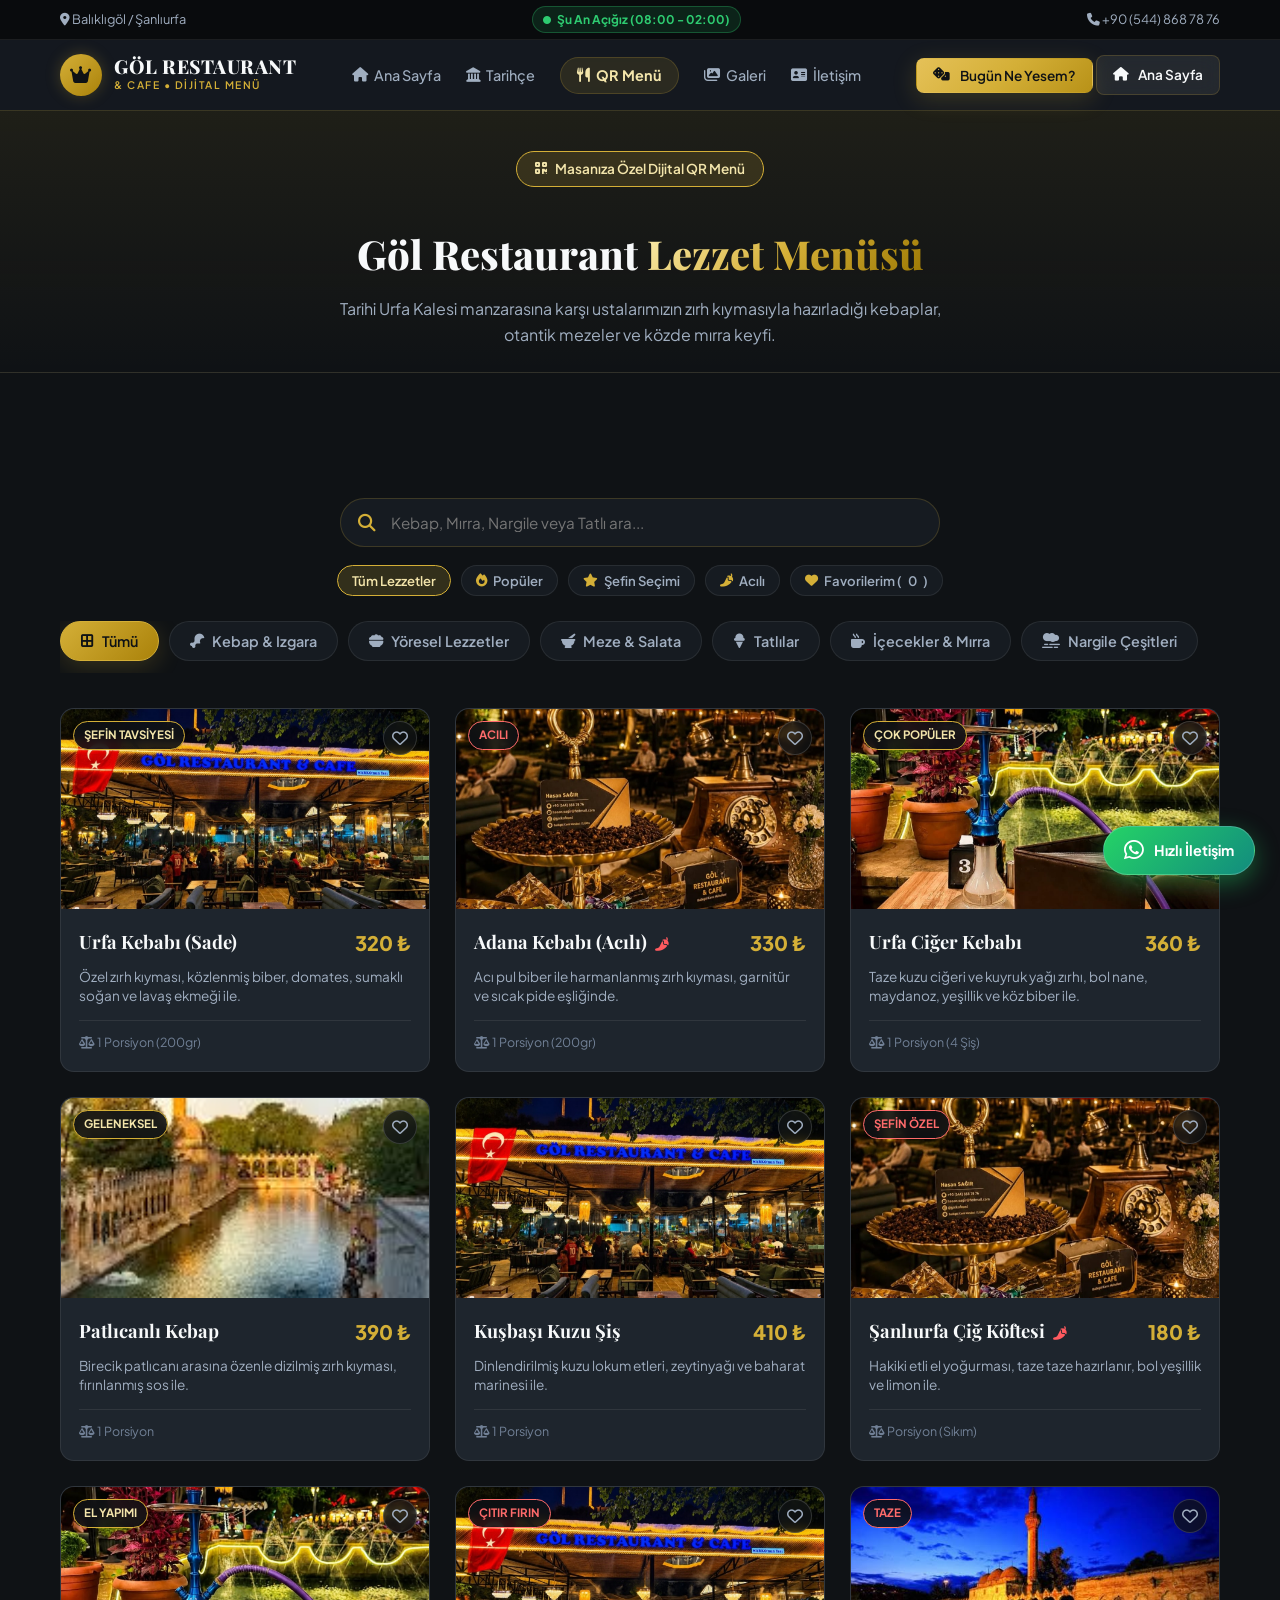
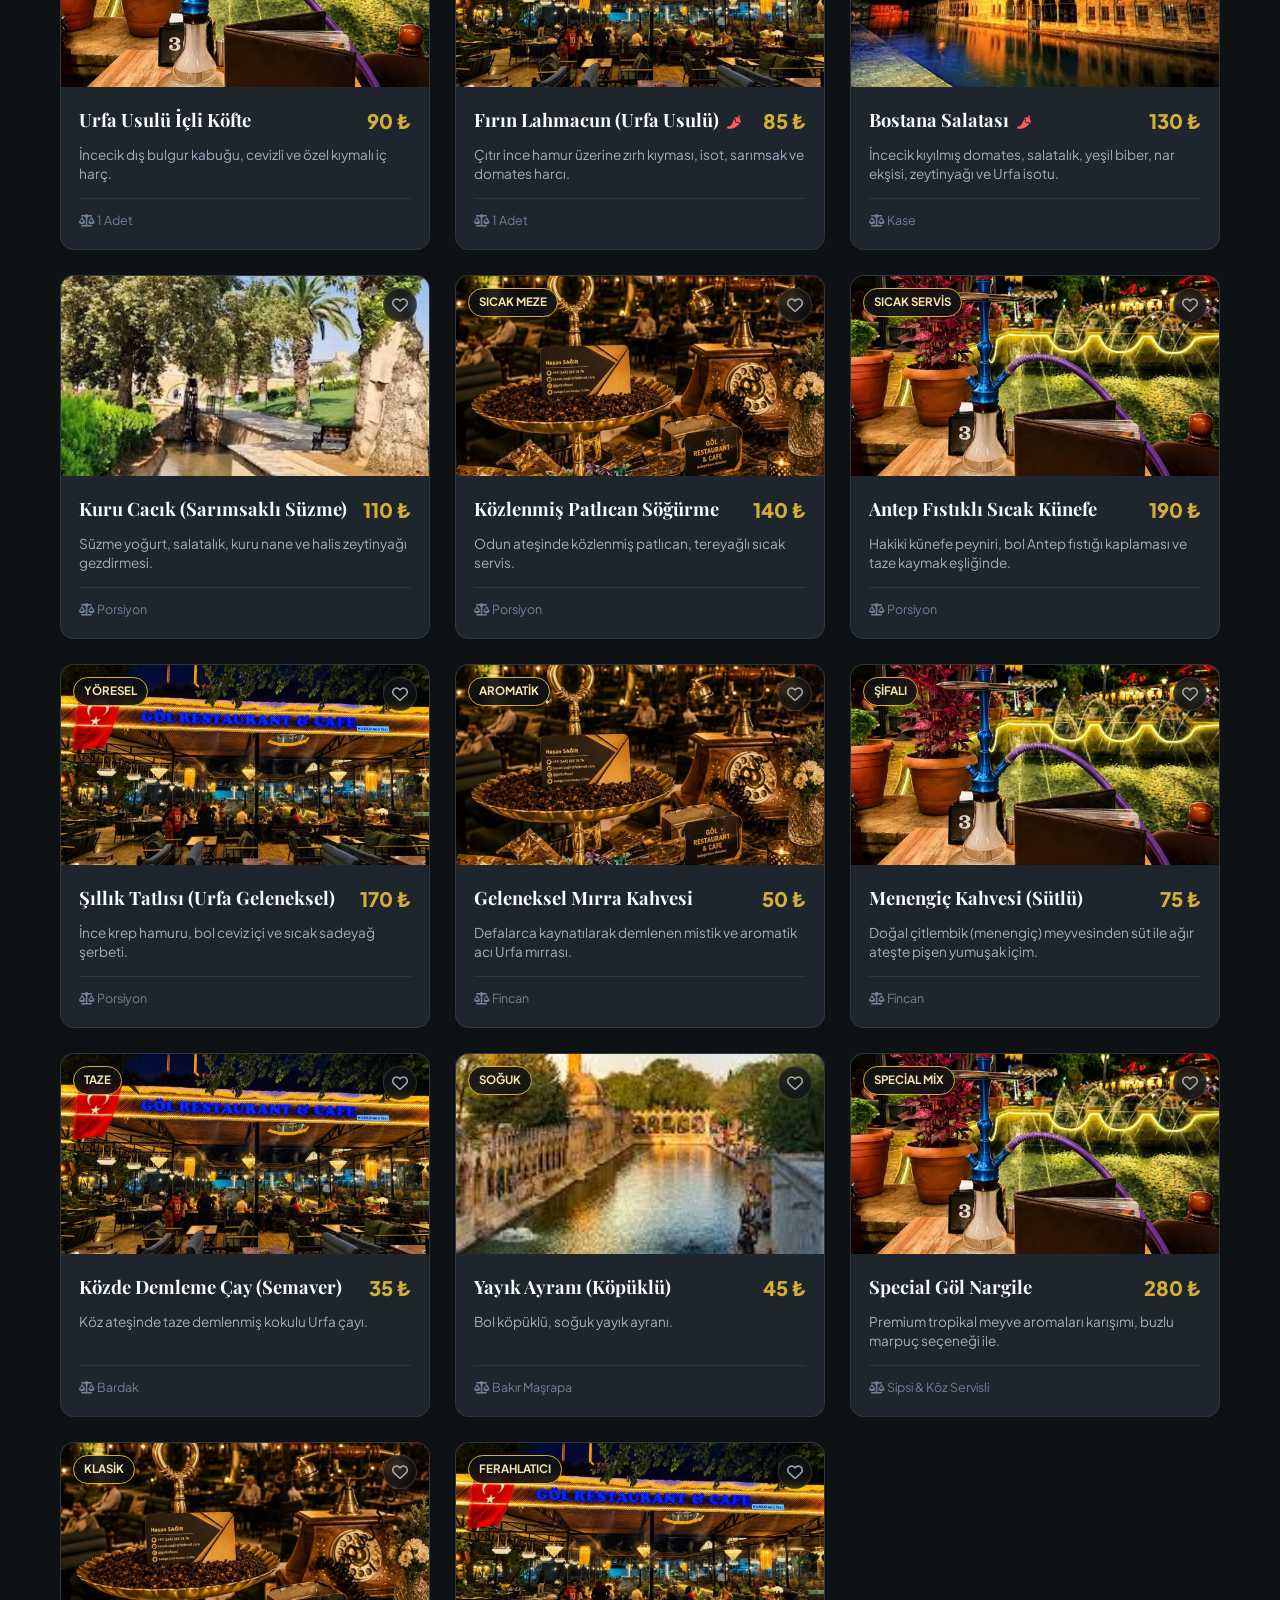
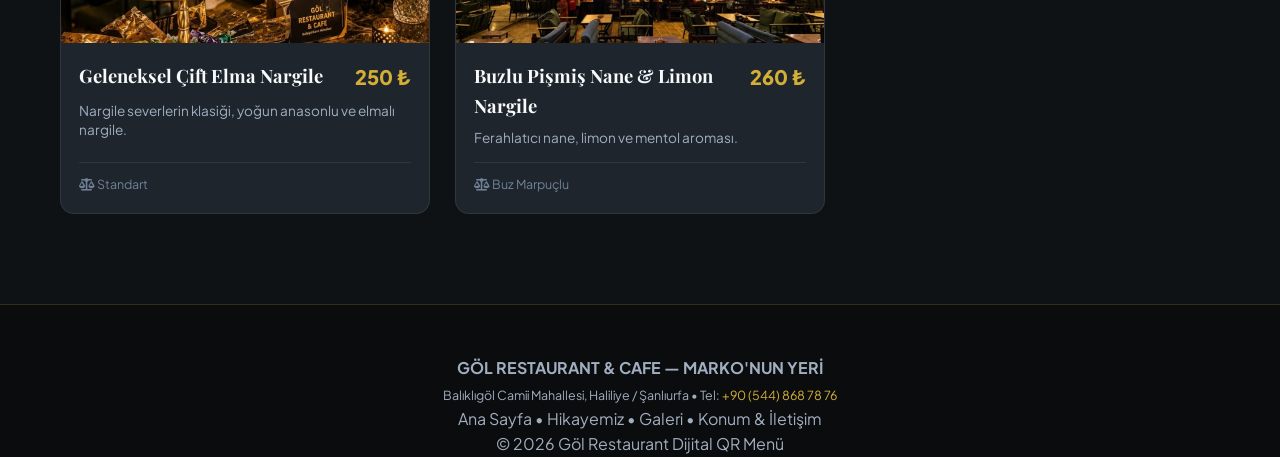
==== menu.html @ 5a62c6a0 "Gol Restaurant Dijital QR Menu & Web Sitesi" ====
<!DOCTYPE html>
<html lang="tr">
<head>
  <meta charset="UTF-8">
  <meta name="viewport" content="width=device-width, initial-scale=1.0, maximum-scale=1.0, user-scalable=no">
  <title>Dijital QR Menü | Göl Restaurant & Cafe - Balıklıgöl Şanlıurfa</title>
  <meta name="description" content="Göl Restaurant & Cafe (Marko'nun Yeri) dijital QR lezzet menüsü. Urfa kebapları, mırra, tatlı ve nargile çeşitleri.">
  
  <!-- OpenGraph Tags -->
  <meta property="og:title" content="Dijital QR Menü | Göl Restaurant & Cafe">
  <meta property="og:description" content="Balıklıgöl'ün tarihi atmosferinde nefis Urfa kebapları ve özel ikramlar. Menümüzü inceleyin.">
  <meta property="og:image" content="asset/WhatsApp Image 2026-08-08 at 13.09.39.jpeg">

  <!-- Google Fonts -->
  <link rel="preconnect" href="https://fonts.googleapis.com">
  <link rel="preconnect" href="https://fonts.gstatic.com" crossorigin>
  <link href="https://fonts.googleapis.com/css2?family=Playfair+Display:ital,wght@0,500;0,700;0,800;1,400&family=Plus+Jakarta+Sans:wght@300;400;500;600;700&display=swap" rel="stylesheet">
  
  <!-- FontAwesome Icons -->
  <link rel="stylesheet" href="https://cdnjs.cloudflare.com/ajax/libs/font-awesome/6.5.1/css/all.min.css">
  
  <!-- Favicon -->
  <link rel="icon" type="image/svg+xml" href="data:image/svg+xml,<svg xmlns='http://www.w3.org/2000/svg' viewBox='0 0 100 100'><text y='.9em' font-size='90'>👑</text></svg>">
  
  <!-- Main CSS -->
  <link rel="stylesheet" href="styles.css">
</head>
<body class="menu-page-body">

  <!-- TOP BAR -->
  <div class="top-announcement">
    <div class="container top-announcement-content">
      <span><i class="fa-solid fa-location-dot"></i> Balıklıgöl / Şanlıurfa</span>
      <span class="live-status-pill" id="liveStatusPill"><i class="fa-solid fa-circle"></i> Yükleniyor...</span>
      <span id="tableBadgeHeader" class="table-badge-pill" style="display: none;"><i class="fa-solid fa-chair"></i> <strong id="tableBadgeNum">Masa -</strong></span>
      <span><i class="fa-solid fa-phone"></i> <a href="tel:+905448687876">+90 (544) 868 78 76</a></span>
    </div>
  </div>

  <!-- MENU HEADER -->
  <header class="main-header menu-header">
    <div class="container header-container">
      <a href="index.html" class="brand-logo">
        <div class="logo-emblem">
          <i class="fa-solid fa-crown"></i>
        </div>
        <div class="logo-text">
          <span class="brand-name">GÖL RESTAURANT</span>
          <span class="brand-sub">& CAFE • DİJİTAL MENÜ</span>
        </div>
      </a>

      <!-- Desktop Nav -->
      <nav class="desktop-nav">
        <a href="index.html" class="nav-link"><i class="fa-solid fa-house"></i> Ana Sayfa</a>
        <a href="index.html#about" class="nav-link"><i class="fa-solid fa-landmark"></i> Tarihçe</a>
        <a href="menu.html" class="nav-link active highlight-link"><i class="fa-solid fa-utensils"></i> QR Menü</a>
        <a href="index.html#gallery" class="nav-link"><i class="fa-solid fa-images"></i> Galeri</a>
        <a href="index.html#contact" class="nav-link"><i class="fa-solid fa-address-card"></i> İletişim</a>
      </nav>

      <div class="header-actions">
        <button class="btn btn-gold btn-sm" id="randomPickerBtn">
          <i class="fa-solid fa-dice"></i> <span class="hide-mobile">Bugün Ne Yesem?</span><span class="show-mobile-only">Karar Ver</span>
        </button>
        <a href="index.html" class="btn btn-glass btn-sm">
          <i class="fa-solid fa-house"></i> <span class="hide-mobile">Ana Sayfa</span>
        </a>
        <button class="mobile-toggle-btn" id="mobileMenuToggle" aria-label="Menüyü Aç">
          <i class="fa-solid fa-bars"></i>
        </button>
      </div>
    </div>

    <!-- Backdrop Overlay for Mobile Drawer -->
    <div class="drawer-backdrop" id="drawerBackdrop"></div>

    <!-- Mobile Drawer Nav -->
    <div class="mobile-drawer" id="mobileDrawer">
      <div class="drawer-header">
        <div class="drawer-logo">GÖL RESTAURANT & CAFE</div>
        <button class="drawer-close" id="drawerClose"><i class="fa-solid fa-xmark"></i></button>
      </div>
      <nav class="mobile-nav-links">
        <a href="index.html" class="mobile-link"><i class="fa-solid fa-house"></i> Ana Sayfa</a>
        <a href="index.html#about" class="mobile-link"><i class="fa-solid fa-landmark"></i> Tarihçe & Ambiyans</a>
        <a href="menu.html" class="mobile-link active"><i class="fa-solid fa-utensils"></i> Dijital QR Menü</a>
        <a href="index.html#gallery" class="mobile-link"><i class="fa-solid fa-images"></i> Fotoğraf Galerisi</a>
        <a href="index.html#contact" class="mobile-link"><i class="fa-solid fa-phone"></i> İletişim & Konum</a>
      </nav>
      <div class="drawer-footer">
        <p><i class="fa-solid fa-user-tie"></i> Hasan SAĞIR</p>
        <a href="tel:+905448687876" class="btn btn-gold btn-block"><i class="fa-solid fa-phone"></i> Hemen Ara</a>
      </div>
    </div>
  </header>

  <!-- MENU HERO BANNER -->
  <section class="menu-hero-banner">
    <div class="container text-center">
      <div class="hero-badge">
        <i class="fa-solid fa-qrcode"></i> Masanıza Özel Dijital QR Menü
      </div>
      <h1 class="menu-hero-title">
        Göl Restaurant <span class="gold-gradient-text">Lezzet Menüsü</span>
      </h1>
      <p class="menu-hero-subtitle">
        Tarihi Urfa Kalesi manzarasına karşı ustalarımızın zırh kıymasıyla hazırladığı kebaplar, otantik mezeler ve közde mırra keyfi.
      </p>
    </div>
  </section>

  <!-- DIGITAL MENU SECTION -->
  <section class="menu-section menu-page-section">
    <div class="container">

      <!-- Search Bar & Quick Tag Controls -->
      <div class="menu-controls-wrapper">
        <div class="search-box">
          <i class="fa-solid fa-magnifying-glass search-icon"></i>
          <input type="text" id="menuSearchInput" placeholder="Kebap, Mırra, Nargile veya Tatlı ara..." autocomplete="off">
          <button id="clearSearchBtn" class="clear-btn" style="display: none;"><i class="fa-solid fa-xmark"></i></button>
        </div>

        <!-- Quick Filter Tags -->
        <div class="quick-filter-tags" id="quickFilterTags">
          <button class="quick-tag-btn active" data-filter="all">Tüm Lezzetler</button>
          <button class="quick-tag-btn" data-filter="popular"><i class="fa-solid fa-fire"></i> Popüler</button>
          <button class="quick-tag-btn" data-filter="chef"><i class="fa-solid fa-star"></i> Şefin Seçimi</button>
          <button class="quick-tag-btn" data-filter="spicy"><i class="fa-solid fa-pepper-hot"></i> Acılı</button>
          <button class="quick-tag-btn" data-filter="favorites"><i class="fa-solid fa-heart"></i> Favorilerim (<span id="favCount">0</span>)</button>
        </div>
      </div>

      <!-- Category Pills Scroll Bar -->
      <div class="category-pills-scroll">
        <div class="category-pills" id="categoryPills">
          <button class="pill-btn active" data-category="all">
            <i class="fa-solid fa-border-all"></i> Tümü
          </button>
          <button class="pill-btn" data-category="kebap">
            <i class="fa-solid fa-drumstick-bite"></i> Kebap & Izgara
          </button>
          <button class="pill-btn" data-category="yoresel">
            <i class="fa-solid fa-bowl-food"></i> Yöresel Lezzetler
          </button>
          <button class="pill-btn" data-category="meze">
            <i class="fa-solid fa-mortar-pestle"></i> Meze & Salata
          </button>
          <button class="pill-btn" data-category="tatli">
            <i class="fa-solid fa-ice-cream"></i> Tatlılar
          </button>
          <button class="pill-btn" data-category="icecek">
            <i class="fa-solid fa-mug-hot"></i> İçecekler & Mırra
          </button>
          <button class="pill-btn" data-category="nargile">
            <i class="fa-solid fa-smog"></i> Nargile Çeşitleri
          </button>
        </div>
      </div>

      <!-- Menu Grid Items Container -->
      <div class="menu-items-grid" id="menuItemsGrid">
        <!-- JS will populate menu items dynamically -->
      </div>

      <!-- Empty Search Result State -->
      <div class="no-results-state" id="noResultsState" style="display: none;">
        <i class="fa-solid fa-utensils-slash"></i>
        <h3>Aradığınız kriterlere uygun lezzet bulunamadı</h3>
        <p>Lütfen arama terimini değiştirin veya filtreleri temizleyin.</p>
        <button class="btn btn-outline" id="resetSearchBtn">Tüm Menüyü Göster</button>
      </div>

    </div>
  </section>

  <!-- ITEM DETAIL MODAL (GURME DETAY POPUP) -->
  <div class="modal-backdrop" id="itemDetailModal" style="display: none;">
    <div class="modal-card detail-modal-card">
      <button class="modal-close detail-modal-close" id="itemDetailClose"><i class="fa-solid fa-xmark"></i></button>
      <div class="detail-img-box">
        <img src="" id="detailModalImg" alt="Ürün Görseli">
        <span class="card-badge" id="detailModalBadge" style="display: none;"></span>
      </div>
      <div class="detail-content-box">
        <div class="detail-title-row">
          <h2 id="detailModalTitle">Ürün Başlığı</h2>
          <span class="detail-price" id="detailModalPrice">0 ₺</span>
        </div>
        <p class="detail-portion" id="detailModalPortion"><i class="fa-solid fa-scale-balanced"></i> Porsiyon Bilgisi</p>
        <p class="detail-desc" id="detailModalDesc">Ürün açıklaması burada yer alır.</p>
        
        <div class="detail-features-grid" id="detailModalFeatures">
          <!-- Dynamic tags populated by JS -->
        </div>
      </div>
    </div>
  </div>

  <!-- RANDOM DISH PICKER MODAL (KARAR VERİCİ MODAL) -->
  <div class="modal-backdrop" id="randomDishModal" style="display: none;">
    <div class="modal-card modal-sm text-center">
      <div class="modal-header">
        <h3><i class="fa-solid fa-dice gold-text"></i> Bugün Ne Yemelisiniz?</h3>
        <button class="modal-close" id="randomDishClose"><i class="fa-solid fa-xmark"></i></button>
      </div>
      <div class="modal-body random-modal-body">
        <div class="random-card-preview" id="randomCardPreview">
          <div class="random-icon"><i class="fa-solid fa-utensils"></i></div>
          <h3 id="randomItemTitle">Urfa Kebabı (Sade)</h3>
          <p id="randomItemCategory" class="gold-text">Kebap & Izgara</p>
          <span id="randomItemPrice" class="random-price">320 ₺</span>
          <p id="randomItemDesc">Özel zırh kıyması, közlenmiş biber ve sıcak lavaş ile.</p>
        </div>
      </div>
      <div class="modal-footer">
        <button class="btn btn-gold btn-block" id="spinAgainBtn">
          <i class="fa-solid fa-rotate"></i> Yeniden Seç
        </button>
      </div>
    </div>
  </div>

  <!-- FLOATING WHATSAPP & SCROLL TO TOP -->
  <a href="https://wa.me/905448687876" target="_blank" class="floating-whatsapp-btn" aria-label="WhatsApp İletişim">
    <i class="fa-brands fa-whatsapp"></i>
    <span class="whatsapp-text">Hızlı İletişim</span>
  </a>

  <button id="scrollTopBtn" class="scroll-top-btn" aria-label="Yukarı Çık">
    <i class="fa-solid fa-chevron-up"></i>
  </button>

  <!-- FOOTER -->
  <footer class="main-footer menu-footer">
    <div class="container text-center">
      <p><strong>GÖL RESTAURANT & CAFE — MARKO'NUN YERİ</strong></p>
      <p class="footer-sub">Balıklıgöl Camii Mahallesi, Haliliye / Şanlıurfa • Tel: <a href="tel:+905448687876" class="gold-text">+90 (544) 868 78 76</a></p>
      <div class="footer-bottom-links">
        <a href="index.html">Ana Sayfa</a> • 
        <a href="index.html#about">Hikayemiz</a> • 
        <a href="index.html#gallery">Galeri</a> • 
        <a href="index.html#contact">Konum & İletişim</a>
      </div>
      <p class="copyright-txt">&copy; 2026 Göl Restaurant Dijital QR Menü</p>
    </div>
  </footer>

  <!-- Main Application Logic Script -->
  <script src="app.js"></script>
</body>
</html>
---- styles.css ----
/* ==========================================================================
   GÖL RESTAURANT & CAFE (MARKO'NUN YERI) - PREMIUM CSS DESIGN SYSTEM
   ========================================================================== */

:root {
  /* Color Palette */
  --bg-dark: #0F1215;
  --bg-surface: #161B21;
  --bg-card: #1E252D;
  --bg-card-hover: #262E38;
  
  --gold-primary: #D4AF37;
  --gold-light: #F3E5AB;
  --gold-dark: #AA820A;
  --gold-glow: rgba(212, 175, 55, 0.25);
  
  --text-primary: #F7F9FA;
  --text-secondary: #A0AEC0;
  --text-muted: #718096;
  
  --border-color: rgba(212, 175, 55, 0.2);
  --border-subtle: rgba(255, 255, 255, 0.08);
  
  --glass-bg: rgba(22, 27, 33, 0.85);
  
  /* Fonts */
  --font-heading: 'Playfair Display', Georgia, serif;
  --font-body: 'Plus Jakarta Sans', system-ui, -apple-system, sans-serif;

  /* Spacing & Radius */
  --radius-sm: 8px;
  --radius-md: 14px;
  --radius-lg: 22px;
  --radius-pill: 50px;
  
  --shadow-subtle: 0 4px 20px rgba(0, 0, 0, 0.35);
  --shadow-gold: 0 6px 25px rgba(212, 175, 55, 0.2);

  --transition-fast: 0.2s ease;
  --transition-normal: 0.35s ease;
}

/* Base Resets */
*, *::before, *::after {
  box-sizing: border-box;
  margin: 0;
  padding: 0;
}

html {
  scroll-behavior: smooth;
  font-size: 16px;
  -webkit-tap-highlight-color: transparent;
}

body {
  background-color: var(--bg-dark);
  color: var(--text-primary);
  font-family: var(--font-body);
  line-height: 1.6;
  overflow-x: hidden;
}

a {
  color: inherit;
  text-decoration: none;
}

img {
  max-width: 100%;
  height: auto;
  display: block;
}

button, input, select, textarea {
  font-family: inherit;
  font-size: inherit;
}

.container {
  width: 100%;
  max-width: 1200px;
  margin: 0 auto;
  padding: 0 20px;
}

.text-center { text-align: center; }
.gold-text { color: var(--gold-primary); }
.max-600 { max-width: 600px; margin-left: auto; margin-right: auto; }

/* Gradient Typography */
.gold-gradient-text {
  background: linear-gradient(135deg, #FFF0B3 0%, #D4AF37 50%, #997500 100%);
  -webkit-background-clip: text;
  background-clip: text;
  -webkit-text-fill-color: transparent;
  display: inline-block;
}

/* ==========================================================================
   BUTTONS & BADGES SYSTEM
   ========================================================================== */

.btn {
  display: inline-flex;
  align-items: center;
  justify-content: center;
  gap: 10px;
  padding: 12px 24px;
  border-radius: var(--radius-md);
  font-weight: 600;
  font-size: 0.95rem;
  cursor: pointer;
  transition: var(--transition-normal);
  border: 1px solid transparent;
  white-space: nowrap;
}

.btn-sm {
  padding: 8px 16px;
  font-size: 0.85rem;
  border-radius: var(--radius-sm);
}

.btn-lg {
  padding: 16px 32px;
  font-size: 1.05rem;
  border-radius: var(--radius-md);
}

.btn-block {
  width: 100%;
}

.btn-gold {
  background: linear-gradient(135deg, #E5C158 0%, #D4AF37 50%, #B89218 100%);
  color: #0F1215;
  box-shadow: var(--shadow-gold);
}

.btn-gold:hover {
  transform: translateY(-2px);
  box-shadow: 0 8px 30px rgba(212, 175, 55, 0.4);
  background: linear-gradient(135deg, #FFF0B3 0%, #E5C158 50%, #D4AF37 100%);
}

.btn-glass {
  background: rgba(255, 255, 255, 0.07);
  backdrop-filter: blur(10px);
  border-color: var(--border-color);
  color: var(--text-primary);
}

.btn-glass:hover {
  background: rgba(212, 175, 55, 0.15);
  border-color: var(--gold-primary);
}

.btn-outline {
  background: transparent;
  border-color: var(--gold-primary);
  color: var(--gold-primary);
}

.btn-outline:hover {
  background: var(--gold-primary);
  color: #0F1215;
}

.btn-glow {
  animation: pulseGlow 2.5s infinite;
}

@keyframes pulseGlow {
  0% { box-shadow: 0 0 0 0 rgba(212, 175, 55, 0.6); }
  70% { box-shadow: 0 0 0 16px rgba(212, 175, 55, 0); }
  100% { box-shadow: 0 0 0 0 rgba(212, 175, 55, 0); }
}

/* ==========================================================================
   TOP BAR & NAVIGATION HEADER
   ========================================================================== */

.top-announcement {
  background-color: #090B0D;
  border-bottom: 1px solid var(--border-subtle);
  font-size: 0.8rem;
  padding: 6px 0;
  color: var(--text-secondary);
}

.top-announcement-content {
  display: flex;
  justify-content: space-between;
  align-items: center;
  gap: 15px;
}

.top-menu-badge {
  background: linear-gradient(135deg, var(--gold-primary), var(--gold-dark));
  color: #0F1215;
  font-weight: 800;
  padding: 2px 10px;
  border-radius: var(--radius-pill);
  font-size: 0.75rem;
  display: inline-flex;
  align-items: center;
  gap: 5px;
  transition: var(--transition-fast);
}

.top-menu-badge:hover {
  background: var(--gold-light);
  color: #0F1215;
  transform: translateY(-1px);
}


.main-header {
  position: sticky;
  top: 0;
  z-index: 100;
  background: var(--glass-bg);
  backdrop-filter: blur(14px);
  -webkit-backdrop-filter: blur(14px);
  border-bottom: 1px solid var(--border-color);
}

.header-container {
  display: flex;
  align-items: center;
  justify-content: space-between;
  height: 70px;
}

.brand-logo {
  display: flex;
  align-items: center;
  gap: 12px;
}

.logo-emblem {
  width: 42px;
  height: 42px;
  background: linear-gradient(135deg, var(--gold-primary), var(--gold-dark));
  border-radius: 50%;
  display: flex;
  align-items: center;
  justify-content: center;
  color: #0F1215;
  font-size: 1.2rem;
  box-shadow: 0 0 15px var(--gold-glow);
}

.logo-text {
  display: flex;
  flex-direction: column;
}

.brand-name {
  font-family: var(--font-heading);
  font-weight: 800;
  font-size: 1.2rem;
  letter-spacing: 0.5px;
  color: var(--text-primary);
  line-height: 1.1;
}

.brand-sub {
  font-size: 0.65rem;
  letter-spacing: 1.5px;
  color: var(--gold-primary);
  font-weight: 600;
}

.desktop-nav {
  display: flex;
  gap: 25px;
  align-items: center;
}

.nav-link {
  font-size: 0.9rem;
  font-weight: 500;
  color: var(--text-secondary);
  transition: var(--transition-fast);
  display: flex;
  align-items: center;
  gap: 6px;
}

.nav-link:hover, .nav-link.active {
  color: var(--gold-primary);
}

.highlight-link {
  color: var(--gold-light);
  font-weight: 700;
  background: rgba(212, 175, 55, 0.12);
  padding: 6px 16px;
  border-radius: var(--radius-pill);
  border: 1px solid var(--border-color);
}

.mobile-toggle-btn {
  display: none;
  background: transparent;
  border: 1px solid var(--border-color);
  color: var(--gold-primary);
  width: 42px;
  height: 42px;
  border-radius: var(--radius-sm);
  font-size: 1.2rem;
  cursor: pointer;
  align-items: center;
  justify-content: center;
}

/* Mobile Drawer */
.mobile-drawer {
  position: fixed;
  top: 0;
  right: -100%;
  width: 85%;
  max-width: 320px;
  height: 100vh;
  background: var(--bg-surface);
  z-index: 1000;
  transition: var(--transition-normal);
  display: flex;
  flex-direction: column;
  box-shadow: -10px 0 30px rgba(0, 0, 0, 0.8);
  padding: 20px;
}

.mobile-drawer.active {
  right: 0;
}

.drawer-header {
  display: flex;
  justify-content: space-between;
  align-items: center;
  padding-bottom: 15px;
  border-bottom: 1px solid var(--border-subtle);
}

.drawer-logo {
  font-family: var(--font-heading);
  font-weight: 700;
  color: var(--gold-primary);
  font-size: 1rem;
}

.drawer-close {
  background: transparent;
  border: none;
  color: var(--text-secondary);
  font-size: 1.5rem;
  cursor: pointer;
}

.mobile-nav-links {
  display: flex;
  flex-direction: column;
  gap: 15px;
  margin-top: 25px;
}

.mobile-link {
  font-size: 1.05rem;
  padding: 12px 16px;
  border-radius: var(--radius-sm);
  color: var(--text-primary);
  display: flex;
  align-items: center;
  gap: 12px;
  background: rgba(255, 255, 255, 0.03);
}

.mobile-link:hover {
  background: rgba(212, 175, 55, 0.15);
  color: var(--gold-primary);
}

.drawer-footer {
  margin-top: auto;
  padding-top: 20px;
  border-top: 1px solid var(--border-subtle);
}

/* ==========================================================================
   HERO SECTION
   ========================================================================== */

.hero-section {
  position: relative;
  min-height: 80vh;
  display: flex;
  align-items: center;
  padding: 70px 0 50px;
  background: url('asset/WhatsApp Image 2026-08-08 at 13.09.39.jpeg') center/cover no-repeat;
  overflow: hidden;
}

.hero-bg-overlay {
  position: absolute;
  top: 0;
  left: 0;
  width: 100%;
  height: 100%;
  background: linear-gradient(180deg, 
    rgba(15, 18, 21, 0.88) 0%, 
    rgba(15, 18, 21, 0.78) 50%, 
    rgba(15, 18, 21, 1) 100%
  );
}

.hero-container {
  position: relative;
  z-index: 2;
  text-align: center;
}

.hero-badge {
  display: inline-flex;
  align-items: center;
  gap: 8px;
  background: rgba(212, 175, 55, 0.15);
  border: 1px solid var(--gold-primary);
  color: var(--gold-light);
  padding: 6px 18px;
  border-radius: var(--radius-pill);
  font-size: 0.85rem;
  font-weight: 600;
  margin-bottom: 25px;
}

.hero-title {
  font-family: var(--font-heading);
  font-size: 3.2rem;
  font-weight: 800;
  line-height: 1.2;
  margin-bottom: 20px;
}

.hero-subtitle {
  font-size: 1.15rem;
  color: var(--text-secondary);
  max-width: 720px;
  margin: 0 auto 35px;
  font-weight: 400;
}

.hero-cta-group {
  display: flex;
  gap: 18px;
  justify-content: center;
  flex-wrap: wrap;
  margin-bottom: 50px;
}

.hero-features-grid {
  display: grid;
  grid-template-columns: repeat(auto-fit, minmax(220px, 1fr));
  gap: 20px;
  margin-top: 30px;
}

.feature-card {
  background: var(--glass-bg);
  backdrop-filter: blur(10px);
  border: 1px solid var(--border-color);
  padding: 20px;
  border-radius: var(--radius-md);
  display: flex;
  align-items: center;
  gap: 15px;
  text-align: left;
  transition: var(--transition-normal);
}

.feature-card:hover {
  transform: translateY(-5px);
  border-color: var(--gold-primary);
  box-shadow: var(--shadow-gold);
}

.feature-icon {
  width: 48px;
  height: 48px;
  background: rgba(212, 175, 55, 0.15);
  border-radius: var(--radius-sm);
  display: flex;
  align-items: center;
  justify-content: center;
  color: var(--gold-primary);
  font-size: 1.4rem;
  flex-shrink: 0;
}

.feature-info h4 {
  font-size: 1rem;
  color: var(--text-primary);
  margin-bottom: 4px;
}

.feature-info p {
  font-size: 0.8rem;
  color: var(--text-secondary);
  line-height: 1.3;
}

/* ==========================================================================
   ABOUT & HISTORY SECTION
   ========================================================================== */

.about-section {
  padding: 90px 0;
  background-color: var(--bg-surface);
  border-bottom: 1px solid var(--border-subtle);
}

.grid-2-col {
  display: grid;
  grid-template-columns: 1fr 1fr;
  gap: 50px;
  align-items: center;
}

.about-image-wrapper {
  position: relative;
}

.about-img {
  border-radius: var(--radius-lg);
  box-shadow: var(--shadow-subtle);
  border: 2px solid var(--border-color);
}

.main-img {
  width: 88%;
  height: 420px;
  object-fit: cover;
}

.accent-img {
  position: absolute;
  bottom: -30px;
  right: 0;
  width: 55%;
  height: 250px;
  object-fit: cover;
  border-radius: var(--radius-md);
}

.experience-badge {
  position: absolute;
  top: 30px;
  left: -20px;
  background: linear-gradient(135deg, var(--gold-primary), var(--gold-dark));
  color: #0F1215;
  padding: 15px 22px;
  border-radius: var(--radius-md);
  box-shadow: var(--shadow-gold);
  display: flex;
  flex-direction: column;
}

.experience-badge .num {
  font-family: var(--font-heading);
  font-weight: 800;
  font-size: 1.1rem;
}

.experience-badge .txt {
  font-size: 0.75rem;
  font-weight: 600;
  text-transform: uppercase;
}

.section-tag {
  display: inline-flex;
  align-items: center;
  gap: 8px;
  color: var(--gold-primary);
  font-size: 0.85rem;
  font-weight: 700;
  text-transform: uppercase;
  letter-spacing: 1px;
  margin-bottom: 12px;
}

.section-title {
  font-family: var(--font-heading);
  font-size: 2.3rem;
  font-weight: 800;
  line-height: 1.3;
  margin-bottom: 20px;
}

.section-desc {
  color: var(--text-secondary);
  font-size: 1rem;
  margin-bottom: 15px;
}

.about-highlights {
  margin: 25px 0;
  display: flex;
  flex-direction: column;
  gap: 12px;
}

.highlight-item {
  display: flex;
  align-items: flex-start;
  gap: 12px;
  font-size: 0.95rem;
  color: var(--text-primary);
}

.highlight-item i {
  color: var(--gold-primary);
  margin-top: 3px;
}

.quote-box {
  background: var(--bg-card);
  border-left: 4px solid var(--gold-primary);
  padding: 20px;
  border-radius: 0 var(--radius-sm) var(--radius-sm) 0;
  margin-top: 25px;
  position: relative;
}

.quote-icon {
  font-size: 1.5rem;
  color: var(--gold-primary);
  opacity: 0.4;
  margin-bottom: 8px;
}

.quote-text {
  font-family: var(--font-heading);
  font-style: italic;
  font-size: 1.1rem;
  color: var(--gold-light);
  margin-bottom: 6px;
}

.quote-author {
  font-size: 0.8rem;
  color: var(--text-secondary);
  font-weight: 600;
}

/* ==========================================================================
   DIGITAL MENU SECTION
   ========================================================================== */

.menu-section {
  padding: 90px 0;
  background-color: var(--bg-dark);
}

.menu-controls-wrapper {
  margin-top: 35px;
  margin-bottom: 25px;
}

.search-box {
  position: relative;
  display: flex;
  align-items: center;
  max-width: 600px;
  margin: 0 auto;
}

.search-icon {
  position: absolute;
  left: 18px;
  color: var(--gold-primary);
  font-size: 1.1rem;
}

.search-box input {
  width: 100%;
  background: var(--bg-surface);
  border: 1px solid var(--border-color);
  color: var(--text-primary);
  padding: 14px 45px 14px 50px;
  border-radius: var(--radius-pill);
  font-size: 0.95rem;
  outline: none;
  transition: var(--transition-fast);
}

.search-box input:focus {
  border-color: var(--gold-primary);
  box-shadow: var(--shadow-gold);
}

.clear-btn {
  position: absolute;
  right: 18px;
  background: transparent;
  border: none;
  color: var(--text-muted);
  font-size: 1.1rem;
  cursor: pointer;
}

/* Category Pills Bar */
.category-pills-scroll {
  overflow-x: auto;
  padding-bottom: 12px;
  margin-bottom: 35px;
  scrollbar-width: thin;
  scrollbar-color: var(--gold-primary) var(--bg-surface);
  -webkit-overflow-scrolling: touch;
}

.category-pills-scroll::-webkit-scrollbar {
  height: 4px;
}
.category-pills-scroll::-webkit-scrollbar-thumb {
  background: var(--gold-dark);
  border-radius: 10px;
}

.category-pills {
  display: flex;
  gap: 10px;
  white-space: nowrap;
}

.pill-btn {
  background: var(--bg-surface);
  border: 1px solid var(--border-subtle);
  color: var(--text-secondary);
  padding: 10px 20px;
  border-radius: var(--radius-pill);
  font-size: 0.9rem;
  font-weight: 600;
  cursor: pointer;
  transition: var(--transition-fast);
  display: flex;
  align-items: center;
  gap: 8px;
}

.pill-btn:hover {
  border-color: var(--gold-primary);
  color: var(--gold-light);
}

.pill-btn.active {
  background: linear-gradient(135deg, var(--gold-primary), var(--gold-dark));
  color: #0F1215;
  border-color: var(--gold-primary);
  box-shadow: var(--shadow-gold);
}

/* Menu Grid */
.menu-items-grid {
  display: grid;
  grid-template-columns: repeat(auto-fill, minmax(300px, 1fr));
  gap: 25px;
}

.menu-card {
  background: var(--bg-card);
  border: 1px solid var(--border-subtle);
  border-radius: var(--radius-md);
  overflow: hidden;
  display: flex;
  flex-direction: column;
  transition: var(--transition-normal);
}

.menu-card:hover {
  transform: translateY(-5px);
  border-color: var(--border-color);
  box-shadow: var(--shadow-subtle);
}

.card-img-wrapper {
  position: relative;
  height: 200px;
  overflow: hidden;
}

.card-img-wrapper img {
  width: 100%;
  height: 100%;
  object-fit: cover;
  transition: transform 0.5s ease;
}

.menu-card:hover .card-img-wrapper img {
  transform: scale(1.06);
}

.card-badge {
  position: absolute;
  top: 12px;
  left: 12px;
  background: rgba(15, 18, 21, 0.88);
  backdrop-filter: blur(5px);
  color: var(--gold-light);
  border: 1px solid var(--gold-primary);
  font-size: 0.72rem;
  font-weight: 700;
  padding: 4px 10px;
  border-radius: var(--radius-pill);
  text-transform: uppercase;
}

.card-badge.spicy {
  color: #FF6B6B;
  border-color: #FF6B6B;
}

.card-content {
  padding: 18px;
  display: flex;
  flex-direction: column;
  flex: 1;
}

.card-header-row {
  display: flex;
  justify-content: space-between;
  align-items: flex-start;
  gap: 10px;
  margin-bottom: 8px;
}

.item-title {
  font-family: var(--font-heading);
  font-size: 1.15rem;
  font-weight: 700;
  color: var(--text-primary);
}

.item-price {
  font-size: 1.25rem;
  font-weight: 800;
  color: var(--gold-primary);
  white-space: nowrap;
}

.item-desc {
  font-size: 0.85rem;
  color: var(--text-secondary);
  line-height: 1.4;
  margin-bottom: 15px;
  flex: 1;
}

.card-footer-row {
  display: flex;
  justify-content: space-between;
  align-items: center;
  padding-top: 10px;
  border-top: 1px solid var(--border-subtle);
}

.portion-info {
  font-size: 0.78rem;
  color: var(--text-muted);
}

.no-results-state {
  text-align: center;
  padding: 60px 20px;
  background: var(--bg-surface);
  border-radius: var(--radius-md);
  border: 1px dashed var(--border-color);
  margin-top: 30px;
}

.no-results-state i {
  font-size: 3rem;
  color: var(--gold-primary);
  margin-bottom: 15px;
}

.no-results-state h3 {
  font-size: 1.3rem;
  margin-bottom: 8px;
}

/* ==========================================================================
   GALLERY SECTION
   ========================================================================== */

.gallery-section {
  padding: 90px 0;
  background: var(--bg-surface);
}

.gallery-grid {
  display: grid;
  grid-template-columns: repeat(auto-fit, minmax(260px, 1fr));
  gap: 20px;
  margin-top: 40px;
}

.gallery-item {
  position: relative;
  height: 240px;
  border-radius: var(--radius-md);
  overflow: hidden;
  cursor: pointer;
  border: 1px solid var(--border-subtle);
}

.gallery-item img {
  width: 100%;
  height: 100%;
  object-fit: cover;
  transition: transform 0.5s ease;
}

.gallery-overlay {
  position: absolute;
  top: 0;
  left: 0;
  width: 100%;
  height: 100%;
  background: linear-gradient(180deg, rgba(0,0,0,0.1) 0%, rgba(15, 18, 21, 0.85) 100%);
  display: flex;
  flex-direction: column;
  justify-content: center;
  align-items: center;
  gap: 10px;
  opacity: 0;
  transition: opacity 0.3s ease;
  padding: 20px;
  text-align: center;
  color: var(--text-primary);
}

.gallery-item:hover img {
  transform: scale(1.08);
}

.gallery-item:hover .gallery-overlay {
  opacity: 1;
}

.gallery-overlay i {
  font-size: 1.8rem;
  color: var(--gold-primary);
}

/* ==========================================================================
   CONTACT & DIGITAL BUSINESS CARD
   ========================================================================== */

.contact-section {
  padding: 90px 0;
  background: var(--bg-dark);
}

.digital-business-card {
  background: linear-gradient(145deg, #1C2229 0%, #12161B 100%);
  border: 2px solid var(--gold-primary);
  border-radius: var(--radius-lg);
  padding: 35px 30px;
  position: relative;
  overflow: hidden;
  box-shadow: var(--shadow-gold);
}

.card-gold-accent {
  position: absolute;
  top: 0;
  right: 0;
  width: 120px;
  height: 120px;
  background: linear-gradient(135deg, transparent 50%, var(--gold-primary) 50%);
  opacity: 0.15;
}

.card-header-line {
  display: flex;
  align-items: center;
  gap: 10px;
  margin-bottom: 25px;
}

.card-crown {
  color: var(--gold-primary);
  font-size: 1.3rem;
}

.card-title-sub {
  font-size: 0.78rem;
  color: var(--gold-light);
  letter-spacing: 1px;
  text-transform: uppercase;
}

.card-owner-name {
  font-family: var(--font-heading);
  font-size: 2.2rem;
  font-weight: 800;
  color: var(--gold-light);
  margin-bottom: 2px;
}

.card-role {
  font-size: 0.85rem;
  color: var(--text-secondary);
  margin-bottom: 25px;
}

.card-details {
  display: flex;
  flex-direction: column;
  gap: 14px;
  margin-bottom: 30px;
}

.card-detail-row {
  display: flex;
  align-items: center;
  gap: 12px;
  font-size: 0.95rem;
  color: var(--text-primary);
}

.card-detail-row i {
  color: var(--gold-primary);
  width: 20px;
}

.card-detail-row a:hover {
  color: var(--gold-primary);
  text-decoration: underline;
}

.card-footer-branding {
  border-top: 1px solid var(--border-color);
  padding-top: 20px;
  display: flex;
  flex-direction: column;
}

.card-footer-branding strong {
  font-family: var(--font-heading);
  font-size: 1.1rem;
  color: var(--gold-primary);
}

.card-footer-branding small {
  font-size: 0.75rem;
  color: var(--text-secondary);
  letter-spacing: 1px;
}

.contact-quick-buttons {
  display: flex;
  gap: 15px;
  margin: 25px 0;
  flex-wrap: wrap;
}

.hours-card {
  background: var(--bg-surface);
  border: 1px solid var(--border-subtle);
  padding: 20px;
  border-radius: var(--radius-md);
  margin-top: 20px;
}

.hours-card h4 {
  color: var(--gold-primary);
  font-size: 1rem;
  margin-bottom: 12px;
  display: flex;
  align-items: center;
  gap: 8px;
}

.hours-card ul {
  list-style: none;
  display: flex;
  flex-direction: column;
  gap: 8px;
  font-size: 0.9rem;
}

.hours-card li {
  display: flex;
  justify-content: space-between;
}

/* Lightbox Modal */
.lightbox-backdrop {
  position: fixed;
  top: 0;
  left: 0;
  width: 100%;
  height: 100%;
  background: rgba(0,0,0,0.92);
  z-index: 10001;
  display: flex;
  align-items: center;
  justify-content: center;
  padding: 30px;
}

.lightbox-content {
  position: relative;
  max-width: 90%;
  max-height: 90%;
  text-align: center;
}

.lightbox-content img {
  max-width: 100%;
  max-height: 80vh;
  border-radius: var(--radius-md);
  border: 2px solid var(--gold-primary);
}

.lightbox-close {
  position: absolute;
  top: -40px;
  right: 0;
  background: transparent;
  border: none;
  color: #FFF;
  font-size: 2rem;
  cursor: pointer;
}

#lightboxCaption {
  margin-top: 12px;
  color: var(--gold-light);
  font-size: 1rem;
}

/* FOOTER */
.main-footer {
  background: #0A0C0E;
  border-top: 1px solid var(--border-color);
  padding-top: 50px;
  color: var(--text-secondary);
}

.footer-content {
  display: flex;
  justify-content: space-between;
  align-items: flex-start;
  gap: 40px;
  flex-wrap: wrap;
  padding-bottom: 40px;
}

.footer-brand h3 {
  font-family: var(--font-heading);
  color: var(--gold-primary);
  font-size: 1.3rem;
  margin-bottom: 5px;
}

.footer-slogan {
  font-style: italic;
  color: var(--gold-light);
  font-size: 0.9rem;
}

.footer-sub {
  font-size: 0.78rem;
  margin-top: 5px;
}

.footer-links {
  display: flex;
  gap: 20px;
  flex-wrap: wrap;
}

.footer-links a:hover {
  color: var(--gold-primary);
}

.footer-socials {
  display: flex;
  gap: 15px;
}

.footer-socials a {
  width: 40px;
  height: 40px;
  background: var(--bg-surface);
  border: 1px solid var(--border-subtle);
  border-radius: 50%;
  display: flex;
  align-items: center;
  justify-content: center;
  color: var(--gold-primary);
  font-size: 1.1rem;
}

.footer-socials a:hover {
  background: var(--gold-primary);
  color: #0F1215;
}

.footer-bottom {
  background: #060708;
  padding: 15px 0;
  font-size: 0.8rem;
  border-top: 1px solid var(--border-subtle);
}

.flex-between {
  display: flex;
  justify-content: space-between;
  align-items: center;
  flex-wrap: wrap;
  gap: 10px;
}

/* ==========================================================================
   MOBILE FIRST OPTIMIZATIONS (SMARTPHONE SPECIFIC STYLES)
   ========================================================================== */

@media (max-width: 992px) {
  .hero-title { font-size: 2.4rem; }
  .grid-2-col { grid-template-columns: 1fr; gap: 40px; }
  .main-img { width: 100%; height: 320px; }
  .accent-img { display: none; }
}

@media (max-width: 768px) {
  .desktop-nav { display: none; }
  .mobile-toggle-btn { display: flex; }
  .hide-mobile { display: none; }
  
  .top-announcement-content {
    justify-content: center;
    font-size: 0.75rem;
  }
  
  .header-container { height: 60px; }
  .brand-name { font-size: 1.05rem; }
  .brand-sub { font-size: 0.58rem; }
  
  .hero-section { min-height: auto; padding: 45px 0 35px; }
  .hero-title { font-size: 1.85rem; }
  .hero-subtitle { font-size: 0.9rem; margin-bottom: 25px; }
  .hero-cta-group { flex-direction: column; gap: 12px; }
  .btn-lg { width: 100%; padding: 14px 20px; font-size: 0.95rem; }

  .menu-section { padding: 50px 0; }
  .section-title { font-size: 1.8rem; }
  
  .category-pills { padding: 4px 0; }
  .pill-btn { padding: 8px 16px; font-size: 0.82rem; }
  
  .menu-items-grid {
    grid-template-columns: 1fr;
    gap: 18px;
  }

  .menu-card {
    flex-direction: row;
    align-items: center;
    height: 125px;
  }

  .card-img-wrapper {
    width: 110px;
    height: 125px;
    flex-shrink: 0;
  }

  .card-content {
    padding: 12px;
    justify-content: center;
  }

  .card-header-row {
    margin-bottom: 4px;
  }

  .item-title {
    font-size: 0.98rem;
  }

  .item-price {
    font-size: 1.05rem;
  }

  .item-desc {
    font-size: 0.76rem;
    margin-bottom: 6px;
    display: -webkit-box;
    -webkit-line-clamp: 2;
    line-clamp: 2;
    -webkit-box-orient: vertical;
    overflow: hidden;
  }

  .card-footer-row {
    padding-top: 4px;
  }
}

/* FLOATING WHATSAPP BUTTON */
.floating-whatsapp-btn {
  position: fixed;
  bottom: 25px;
  right: 25px;
  z-index: 999;
  background: linear-gradient(135deg, #25D366 0%, #128C7E 100%);
  color: #FFFFFF;
  padding: 12px 20px;
  border-radius: 50px;
  display: flex;
  align-items: center;
  gap: 10px;
  font-weight: 700;
  font-size: 0.9rem;
  box-shadow: 0 8px 25px rgba(37, 211, 102, 0.4);
  border: 1px solid rgba(255, 255, 255, 0.2);
  transition: all 0.3s ease;
}

.floating-whatsapp-btn i {
  font-size: 1.4rem;
}

.floating-whatsapp-btn:hover {
  transform: translateY(-4px) scale(1.05);
  box-shadow: 0 12px 30px rgba(37, 211, 102, 0.6);
  color: #FFFFFF;
}

@media (max-width: 768px) {
  .floating-whatsapp-btn {
    bottom: 20px;
    right: 20px;
    padding: 10px 16px;
    font-size: 0.82rem;
  }
  .floating-whatsapp-btn i {
    font-size: 1.2rem;
  }
}

/* ==========================================================================
   NEW ENHANCEMENTS & COMPONENTS
   ========================================================================== */

/* Body scroll lock */
body.no-scroll {
  overflow: hidden;
}

.mb-10 {
  margin-bottom: 10px;
}

/* Live Opening Status Pill */
.live-status-pill {
  display: inline-flex;
  align-items: center;
  gap: 6px;
  padding: 3px 10px;
  border-radius: var(--radius-pill);
  font-size: 0.75rem;
  font-weight: 700;
}

.live-status-pill.open {
  background: rgba(39, 174, 96, 0.15);
  color: #2ECC71;
  border: 1px solid rgba(46, 204, 113, 0.3);
}

.live-status-pill.open i {
  color: #2ECC71;
  font-size: 0.5rem;
  animation: pulseDot 2s infinite;
}

.live-status-pill.closed {
  background: rgba(231, 76, 60, 0.15);
  color: #E74C3C;
  border: 1px solid rgba(231, 76, 60, 0.3);
}

@keyframes pulseDot {
  0%, 100% { opacity: 1; transform: scale(1); }
  50% { opacity: 0.4; transform: scale(1.2); }
}

/* Mobile Drawer Backdrop Overlay */
.drawer-backdrop {
  position: fixed;
  top: 0;
  left: 0;
  width: 100vw;
  height: 100vh;
  background: rgba(0, 0, 0, 0.7);
  backdrop-filter: blur(4px);
  z-index: 999;
  opacity: 0;
  pointer-events: none;
  transition: opacity 0.35s ease;
}

.drawer-backdrop.active {
  opacity: 1;
  pointer-events: auto;
}

/* Quick Filter Badges */
.quick-filter-tags {
  display: flex;
  gap: 10px;
  justify-content: center;
  flex-wrap: wrap;
  margin-top: 18px;
}

.quick-tag-btn {
  background: var(--bg-surface);
  border: 1px solid var(--border-subtle);
  color: var(--text-secondary);
  padding: 6px 14px;
  border-radius: var(--radius-pill);
  font-size: 0.82rem;
  font-weight: 600;
  cursor: pointer;
  transition: var(--transition-fast);
  display: inline-flex;
  align-items: center;
  gap: 6px;
}

.quick-tag-btn:hover {
  border-color: var(--gold-primary);
  color: var(--gold-light);
}

.quick-tag-btn.active {
  background: rgba(212, 175, 55, 0.18);
  color: var(--gold-light);
  border-color: var(--gold-primary);
}

.quick-tag-btn i {
  color: var(--gold-primary);
}

/* Favorite Heart Button on Card */
.fav-btn {
  position: absolute;
  top: 12px;
  right: 12px;
  width: 34px;
  height: 34px;
  border-radius: 50%;
  background: rgba(15, 18, 21, 0.75);
  backdrop-filter: blur(4px);
  border: 1px solid rgba(255, 255, 255, 0.15);
  color: #A0AEC0;
  display: flex;
  align-items: center;
  justify-content: center;
  cursor: pointer;
  font-size: 1rem;
  transition: all 0.25s ease;
  z-index: 5;
}

.fav-btn:hover {
  transform: scale(1.15);
  color: #FF5A5F;
}

.fav-btn.active {
  color: #FF5A5F;
  background: rgba(255, 90, 95, 0.15);
  border-color: #FF5A5F;
}

/* Card Action / Add to Order Buttons */
.card-footer-row {
  display: flex;
  justify-content: space-between;
  align-items: center;
  padding-top: 12px;
  border-top: 1px solid var(--border-subtle);
  margin-top: auto;
}

.btn-add-item {
  background: rgba(212, 175, 55, 0.12);
  border: 1px solid var(--gold-primary);
  color: var(--gold-light);
  padding: 6px 14px;
  border-radius: var(--radius-sm);
  font-size: 0.82rem;
  font-weight: 700;
  cursor: pointer;
  transition: var(--transition-fast);
  display: inline-flex;
  align-items: center;
  gap: 6px;
}

.btn-add-item:hover {
  background: var(--gold-primary);
  color: #0F1215;
}

.card-quantity-control {
  display: inline-flex;
  align-items: center;
  gap: 8px;
  background: var(--bg-surface);
  border: 1px solid var(--gold-primary);
  border-radius: var(--radius-sm);
  padding: 2px 6px;
}

.card-quantity-control button {
  background: transparent;
  border: none;
  color: var(--gold-primary);
  font-size: 0.95rem;
  font-weight: 800;
  cursor: pointer;
  width: 24px;
  height: 24px;
  display: flex;
  align-items: center;
  justify-content: center;
}

.card-quantity-control span {
  font-size: 0.88rem;
  font-weight: 700;
  color: var(--text-primary);
  min-width: 18px;
  text-align: center;
}

/* Lightbox Modal Navigation */
.lightbox-nav {
  position: absolute;
  top: 50%;
  transform: translateY(-50%);
  background: rgba(22, 27, 33, 0.7);
  border: 1px solid var(--gold-primary);
  color: var(--gold-primary);
  width: 48px;
  height: 48px;
  border-radius: 50%;
  display: flex;
  align-items: center;
  justify-content: center;
  font-size: 1.2rem;
  cursor: pointer;
  transition: var(--transition-fast);
  z-index: 10002;
}

.lightbox-nav:hover {
  background: var(--gold-primary);
  color: #0F1215;
}

.lightbox-prev { left: 25px; }
.lightbox-next { right: 25px; }

@media (max-width: 768px) {
  .lightbox-prev { left: 10px; width: 40px; height: 40px; }
  .lightbox-next { right: 10px; width: 40px; height: 40px; }
}

/* Scroll To Top Button */
.scroll-top-btn {
  position: fixed;
  bottom: 25px;
  right: 85px;
  z-index: 997;
  width: 44px;
  height: 44px;
  background: var(--bg-surface);
  border: 1px solid var(--gold-primary);
  color: var(--gold-primary);
  border-radius: 50%;
  display: flex;
  align-items: center;
  justify-content: center;
  font-size: 1.1rem;
  cursor: pointer;
  opacity: 0;
  visibility: hidden;
  transition: all 0.3s ease;
  box-shadow: var(--shadow-gold);
}

.scroll-top-btn.visible {
  opacity: 1;
  visibility: visible;
}

.scroll-top-btn:hover {
  background: var(--gold-primary);
  color: #0F1215;
  transform: translateY(-4px);
}

@media (max-width: 768px) {
  .scroll-top-btn {
    bottom: 20px;
    right: 75px;
    width: 38px;
    height: 38px;
    font-size: 0.95rem;
  }
}

/* ==========================================================================
   MENU TEASER CARD (INDEX.HTML SHOWCASE)
   ========================================================================== */

.menu-teaser-section {
  padding: 80px 0;
  background: var(--bg-surface);
}

.menu-teaser-card {
  background: var(--bg-card);
  border: 2px solid var(--border-color);
  border-radius: var(--radius-lg);
  padding: 40px 30px;
  max-width: 850px;
  margin: 30px auto 0;
  box-shadow: var(--shadow-gold);
}

.teaser-badges-grid {
  display: grid;
  grid-template-columns: repeat(auto-fit, minmax(220px, 1fr));
  gap: 20px;
  margin-bottom: 35px;
}

.teaser-badge-item {
  background: var(--bg-surface);
  border: 1px solid var(--border-subtle);
  border-radius: var(--radius-md);
  padding: 20px 15px;
  display: flex;
  flex-direction: column;
  align-items: center;
  gap: 12px;
  transition: var(--transition-normal);
}

.teaser-badge-item i {
  font-size: 2rem;
  color: var(--gold-primary);
}

.teaser-badge-item span {
  font-weight: 700;
  font-size: 0.95rem;
  color: var(--text-primary);
}

.teaser-badge-item:hover {
  border-color: var(--gold-primary);
  transform: translateY(-4px);
  box-shadow: var(--shadow-subtle);
}

/* ==========================================================================
   DEDICATED MENU PAGE (MENU.HTML) SPECIFIC STYLES
   ========================================================================== */

.menu-page-body {
  background-color: var(--bg-dark);
}

.menu-hero-banner {
  padding: 40px 0 25px;
  background: linear-gradient(180deg, rgba(212, 175, 55, 0.08) 0%, rgba(15, 18, 21, 0) 100%);
  border-bottom: 1px solid var(--border-subtle);
}

.menu-hero-title {
  font-family: var(--font-heading);
  font-size: 2.5rem;
  font-weight: 800;
  margin-top: 10px;
  margin-bottom: 10px;
}

.menu-hero-subtitle {
  color: var(--text-secondary);
  font-size: 1rem;
  max-width: 650px;
  margin: 0 auto;
}

.table-badge-pill {
  background: rgba(212, 175, 55, 0.15);
  border: 1px solid var(--gold-primary);
  color: var(--gold-light);
  padding: 2px 10px;
  border-radius: var(--radius-pill);
  font-size: 0.78rem;
}

.show-mobile-only { display: none; }
@media (max-width: 576px) {
  .show-mobile-only { display: inline; }
}

/* Item Detail Modal (Gurme Detay Modalı) */
.detail-modal-card {
  max-width: 500px;
  padding: 0;
  position: relative;
}

.detail-modal-close {
  position: absolute;
  top: 12px;
  right: 12px;
  z-index: 10;
  background: rgba(15, 18, 21, 0.8);
  border-radius: 50%;
  width: 36px;
  height: 36px;
  display: flex;
  align-items: center;
  justify-content: center;
  color: #FFF;
}

.detail-img-box {
  position: relative;
  width: 100%;
  height: 240px;
}

.detail-img-box img {
  width: 100%;
  height: 100%;
  object-fit: cover;
}

.detail-content-box {
  padding: 22px;
  display: flex;
  flex-direction: column;
  gap: 12px;
}

.detail-title-row {
  display: flex;
  justify-content: space-between;
  align-items: flex-start;
  gap: 10px;
}

.detail-title-row h2 {
  font-family: var(--font-heading);
  font-size: 1.4rem;
  color: var(--text-primary);
}

.detail-price {
  font-size: 1.5rem;
  font-weight: 800;
  color: var(--gold-primary);
}

.detail-portion {
  font-size: 0.85rem;
  color: var(--gold-light);
  font-weight: 600;
}

.detail-desc {
  font-size: 0.92rem;
  color: var(--text-secondary);
  line-height: 1.5;
}

.detail-features-grid {
  display: flex;
  flex-wrap: wrap;
  gap: 8px;
  margin-top: 10px;
  padding-top: 12px;
  border-top: 1px solid var(--border-subtle);
}

.detail-feature-pill {
  background: var(--bg-card);
  border: 1px solid var(--border-subtle);
  color: var(--gold-light);
  padding: 4px 12px;
  border-radius: var(--radius-pill);
  font-size: 0.78rem;
  font-weight: 600;
}

/* Random Dish Picker Modal */
.random-modal-body {
  padding: 30px 20px;
}

.random-card-preview {
  background: var(--bg-card);
  border: 2px solid var(--gold-primary);
  border-radius: var(--radius-md);
  padding: 25px 20px;
  box-shadow: var(--shadow-gold);
}

.random-icon {
  font-size: 2.5rem;
  color: var(--gold-primary);
  margin-bottom: 10px;
}

.random-price {
  display: inline-block;
  font-size: 1.4rem;
  font-weight: 800;
  color: var(--gold-primary);
  margin: 10px 0;
}
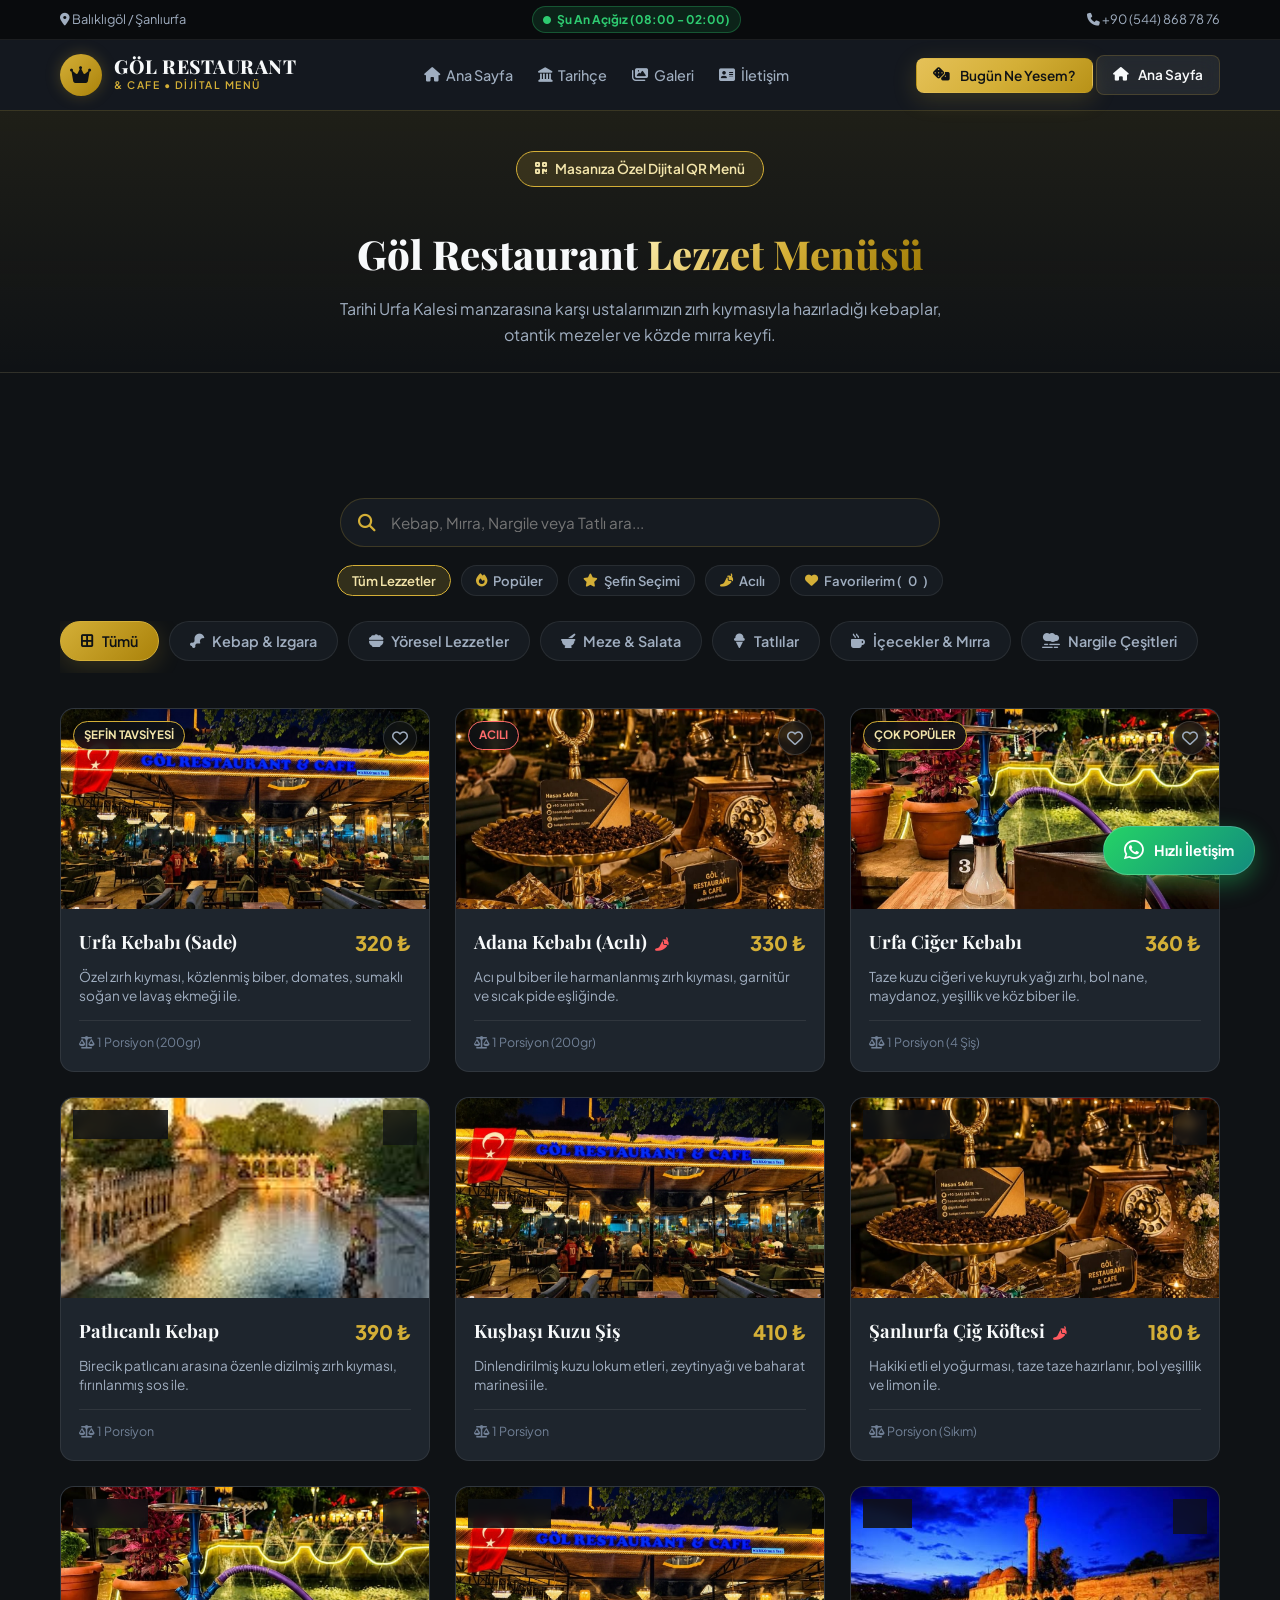
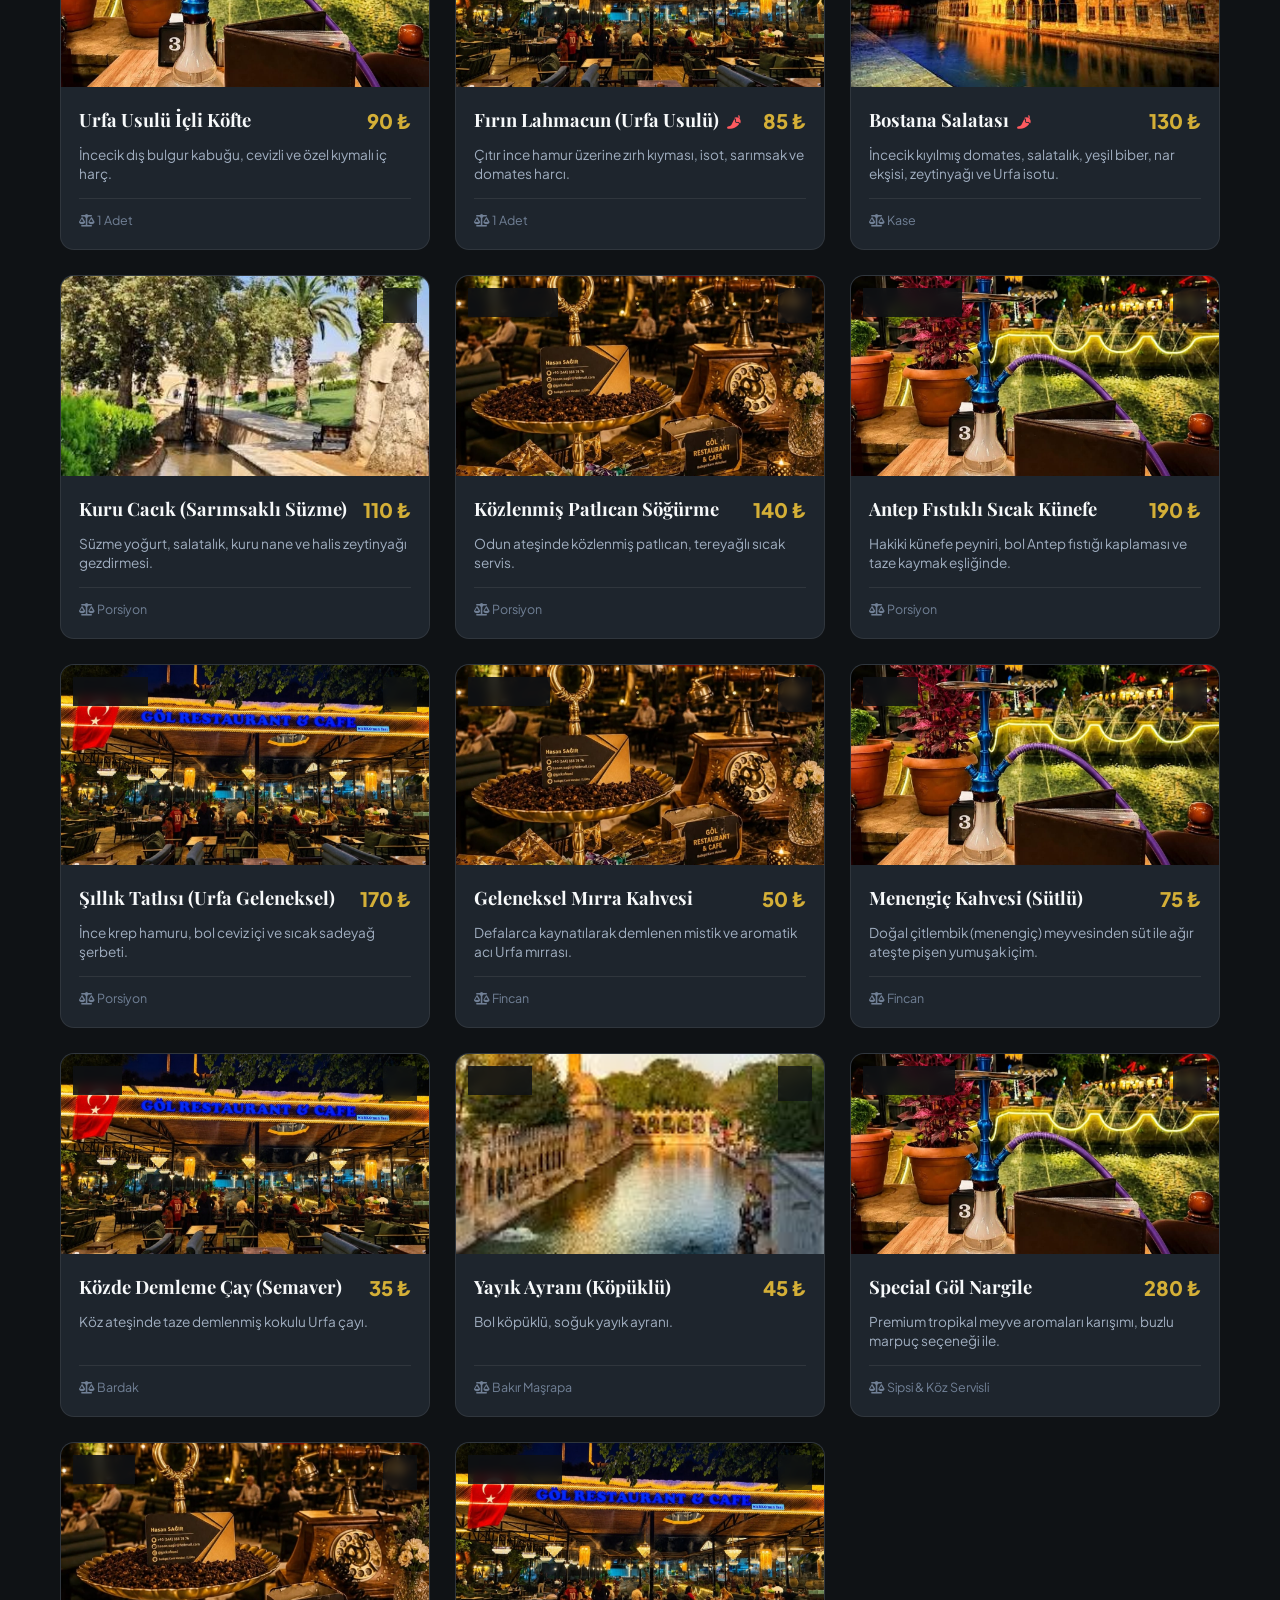
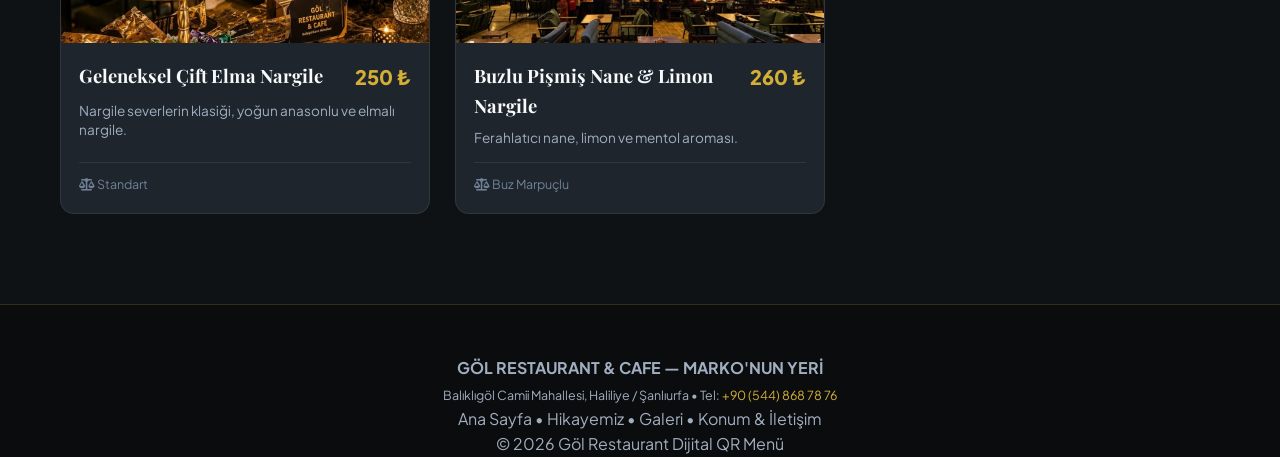
==== commit ff85d276: "Remove middle Menu link from desktop nav" ====
--- a/menu.html
+++ b/menu.html
@@ -54,7 +54,6 @@
       <nav class="desktop-nav">
         <a href="index.html" class="nav-link"><i class="fa-solid fa-house"></i> Ana Sayfa</a>
         <a href="index.html#about" class="nav-link"><i class="fa-solid fa-landmark"></i> Tarihçe</a>
-        <a href="menu.html" class="nav-link active highlight-link"><i class="fa-solid fa-utensils"></i> QR Menü</a>
         <a href="index.html#gallery" class="nav-link"><i class="fa-solid fa-images"></i> Galeri</a>
         <a href="index.html#contact" class="nav-link"><i class="fa-solid fa-address-card"></i> İletişim</a>
       </nav>
